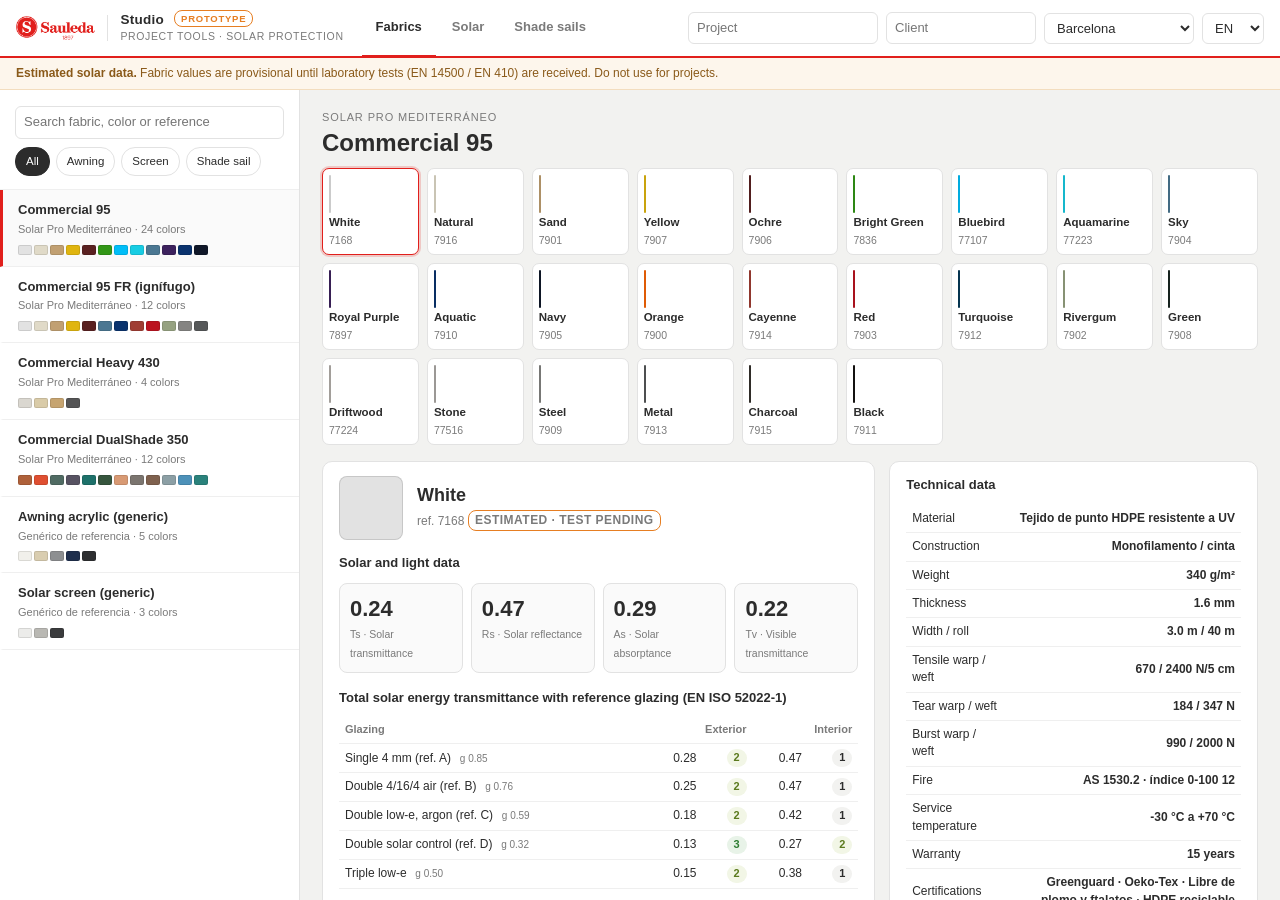
==== index.html @ aae3c50f "Sauleda Studio: fusión de Solar Studio y Shade Studio Shell común con rutas (#/tejidos, #/solar, #/v" ====
<!doctype html>
<html lang="es">
<head>
<meta charset="utf-8">
<meta name="viewport" content="width=device-width, initial-scale=1">
<title>Sauleda Studio</title>
<link rel="icon" href="assets/logo-s.png">
<link rel="stylesheet" href="css/base.css">
<link rel="stylesheet" href="css/tejidos.css">
<link rel="stylesheet" href="css/solar.css">
<link rel="stylesheet" href="css/velas.css">
<script type="importmap">
{ "imports": {
  "three": "https://cdn.jsdelivr.net/npm/three@0.169.0/build/three.module.js",
  "three/addons/": "https://cdn.jsdelivr.net/npm/three@0.169.0/examples/jsm/"
} }
</script>
</head>
<body>
<header class="shell">
  <a class="brand" href="#/tejidos">
    <img src="assets/logo-sauleda.png" alt="Sauleda">
    <span class="sep"></span>
    <span class="app"><b>Studio <em class="badge" data-i18n="badge">prototipo</em></b><span data-i18n="tagline"></span></span>
  </a>
  <nav class="modnav">
    <a href="#/tejidos" data-route="tejidos" data-i18n="nav.tejidos">Tejidos</a>
    <a href="#/solar" data-route="solar" data-i18n="nav.solar">Solar</a>
    <a href="#/velas" data-route="velas" data-i18n="nav.velas">Velas</a>
  </nav>
  <div class="projbar">
    <input id="proj-name" data-i18n-ph="ph.project">
    <input id="proj-client" data-i18n-ph="ph.client">
    <select id="proj-city" data-i18n-title="title.city"></select>
    <select id="lang" aria-label="Idioma / Language"><option value="es">ES</option><option value="en">EN</option></select>
  </div>
</header>
<div id="est-banner" class="banner" hidden><b data-i18n="banner.title"></b> <span data-i18n="banner.text"></span></div>

<div class="views">
<section class="view v-tejidos" data-view="tejidos">
  <aside class="side">
    <section>
      <input id="c-search" type="search" data-i18n-ph="c.search">
      <div class="row" id="c-uses">
        <button class="chip on" data-use="" data-i18n="c.all"></button>
        <button class="chip" data-use="toldo" data-i18n="c.use.toldo"></button>
        <button class="chip" data-use="screen" data-i18n="c.use.screen"></button>
        <button class="chip" data-use="velas" data-i18n="c.use.velas"></button>
      </div>
    </section>
    <nav id="c-families" class="famlist"></nav>
  </aside>
  <section class="c-main">
    <div id="c-ficha"></div>
    <div class="panel" id="c-compare"></div>
  </section>
</section>

<section class="view v-solar" data-view="solar">
  <aside class="side">
    <section>
      <h3 data-i18n="s.sec1">1 · Orientación</h3>
      <p class="hint" id="s-city"></p>
      <div class="grid2">
        <label><span data-i18n="s.orient">Orientación de la ventana</span><select id="orient"></select></label>
        <label><span data-i18n="s.az">Acimut (°, N = 0)</span><input id="wallAz" type="number" min="0" max="359" step="1"></label>
      </div>
    </section>
    <section>
      <h3 data-i18n="s.sec2">2 · Ventana y vidrio</h3>
      <div class="grid3">
        <label><span data-i18n="s.winW">Ancho (m)</span><input id="winW" type="number" step="0.1" min="0.3" value="3"></label>
        <label><span data-i18n="s.winH">Alto (m)</span><input id="winH" type="number" step="0.1" min="0.3" value="2.2"></label>
        <label><span data-i18n="s.frame">Marco (%)</span><input id="frame" type="number" step="1" min="0" max="60" value="15"></label>
      </div>
      <label><span data-i18n="s.glass">Vidrio</span><select id="glass"></select></label>
      <div class="grid3">
        <label>g<input id="g" type="number" step="0.01" min="0.1" max="0.9"></label>
        <label>U (W/m²K)<input id="U" type="number" step="0.1" min="0.5" max="6"></label>
        <label>Tv<input id="TvG" type="number" step="0.01" min="0" max="1"></label>
      </div>
    </section>
    <section>
      <h3 data-i18n="s.sec3">3 · Sala</h3>
      <div class="grid2">
        <label><span data-i18n="s.use">Uso</span><select id="use"></select></label>
        <label><span data-i18n="s.inertia">Inercia</span><select id="inertia"></select></label>
        <label><span data-i18n="s.Af">Superficie (m²)</span><input id="Af" type="number" step="1" min="4" value="25"></label>
        <label><span data-i18n="s.height">Altura libre (m)</span><input id="height" type="number" step="0.1" min="2" value="2.8"></label>
        <label><span data-i18n="s.facadeW">Ancho de fachada (m)</span><input id="facadeW" type="number" step="0.1" min="1" value="5"></label>
        <label><span data-i18n="s.Uwall">U muro (W/m²K)</span><input id="Uwall" type="number" step="0.05" min="0.1" value="0.5"></label>
        <label><span data-i18n="s.ach">Ventilación (ren/h)</span><input id="ach" type="number" step="0.1" min="0.1" value="0.6"></label>
      </div>
      <p class="hint" data-i18n="s.roomNote"></p>
    </section>
    <section>
      <h3 data-i18n="s.sec4">4 · Protección solar</h3>
      <label><span data-i18n="s.type">Tipo</span><select id="type"></select></label>
      <div id="awning" class="grid3">
        <label><span data-i18n="s.L">Salida (m)</span><input id="L" type="number" step="0.1" min="0.3" value="1.5"></label>
        <label><span data-i18n="s.beta">Inclinación (°)</span><input id="beta" type="number" step="1" min="0" max="85" value="25"></label>
        <label data-i18n-title="s.aTitle"><span data-i18n="s.a">Enganche (m)</span><input id="a" type="number" step="0.05" min="0" value="0.2"></label>
      </div>
      <div class="grid2">
        <label><span data-i18n="s.control">Maniobra</span>
          <select id="control">
            <option value="auto" data-i18n="s.ctl.auto"></option>
            <option value="verano" data-i18n="s.ctl.verano"></option>
            <option value="siempre" data-i18n="s.ctl.siempre"></option>
          </select>
        </label>
        <label id="thr-wrap"><span data-i18n="s.thr">Umbral sensor (W/m²)</span><input id="threshold" type="number" step="10" min="0" value="150"></label>
      </div>
    </section>
    <section>
      <h3 data-i18n="s.sec5">5 · Tejidos a comparar</h3>
      <div class="fab" data-opt="A">
        <div class="fab-head"><span class="sw" id="swA"></span><b data-i18n="s.optA">Opción A</b><span class="est" id="estA" data-i18n="est" hidden></span></div>
        <select id="fabA"></select>
        <div class="grid3">
          <label>Ts<input id="TsA" type="number" step="0.01" min="0" max="1"></label>
          <label>Rs<input id="RsA" type="number" step="0.01" min="0" max="1"></label>
          <label>Tv<input id="TvA" type="number" step="0.01" min="0" max="1"></label>
        </div>
      </div>
      <div class="fab" data-opt="B">
        <div class="fab-head"><span class="sw" id="swB"></span><b data-i18n="s.optB">Opción B</b><span class="est" id="estB" data-i18n="est" hidden></span></div>
        <select id="fabB"></select>
        <div class="grid3">
          <label>Ts<input id="TsB" type="number" step="0.01" min="0" max="1"></label>
          <label>Rs<input id="RsB" type="number" step="0.01" min="0" max="1"></label>
          <label>Tv<input id="TvB" type="number" step="0.01" min="0" max="1"></label>
        </div>
      </div>
    </section>
    <section>
      <h3 data-i18n="s.sec6">6 · Energía</h3>
      <div class="grid3">
        <label><span data-i18n="s.price">€/kWh</span><input id="price" type="number" step="0.01" min="0" value="0.20"></label>
        <label><span data-i18n="s.seer">SEER frío</span><input id="seer" type="number" step="0.1" min="1" value="3.5"></label>
        <label><span data-i18n="s.cop">COP calor</span><input id="cop" type="number" step="0.1" min="0.8" value="3.0"></label>
      </div>
    </section>
  </aside>

  <section class="results">
    <div class="print-head">
      <img src="assets/logo-sauleda.png" alt="Sauleda">
      <div><b id="ph-name"></b><span id="ph-meta"></span></div>
    </div>
    <div class="res-top">
      <div id="status" class="status"></div>
      <button id="btn-print" class="primary" data-i18n="s.print">Informe PDF</button>
    </div>
    <p id="headline" class="headline"></p>
    <div id="cards" class="cards"></div>
    <div class="panel">
      <h4><span data-i18n="s.monthTitle"></span> <small data-i18n="s.monthUnit"></small></h4>
      <div id="chart-month" class="chart"></div>
    </div>
    <div class="panel">
      <h4><span data-i18n="s.dayTitle"></span> <small id="hotday-label"></small></h4>
      <div id="chart-day" class="chart"></div>
    </div>
    <div class="panel method">
      <h4 data-i18n="s.method"></h4>
      <ul>
        <li data-i18n="s.m1"></li><li data-i18n="s.m2"></li><li data-i18n="s.m3"></li><li data-i18n="s.m4"></li>
      </ul>
      <p class="hint" data-i18n="s.disclaimer"></p>
    </div>
  </section>
</section>

<section class="view v-velas" data-view="velas">
  <!-- ============ PANEL DE ENTRADA ============ -->
  <aside class="side left">
    <section class="vtools">
      <button id="btn-calc" class="primary">Calcular vela</button>
      <button id="btn-save">Guardar</button>
      <label class="file">Abrir<input id="file-open" type="file" accept=".json" hidden></label>
    </section>
    <section>
      <h3>1 · Obra</h3>
      <div class="grid2">
        <label>Puntos de anclaje
          <select id="npoints">
            <option>3</option><option selected>4</option><option>5</option>
            <option>6</option><option>7</option><option>8</option>
          </select>
        </label>
        <label>Unidades
          <select id="units"><option value="mm" selected>mm</option><option value="cm">cm</option><option value="in">pulgadas</option></select>
        </label>
      </div>
      <label>Las medidas tomadas son
        <select id="mode">
          <option value="plan">proyección en planta (suelo)</option>
          <option value="slope" selected>distancia real entre anclajes (3D)</option>
        </select>
      </label>
      <div id="dims" class="dims"></div>
      <p class="hint" id="dims-hint"></p>
    </section>

    <section>
      <h3>2 · Alturas y forma</h3>
      <div id="heights" class="dims"></div>
      <div class="row">
        <button id="wiz-hypar" class="chip">Torsión hypar</button>
        <button id="wiz-slope" class="chip">Pendiente 20 %</button>
        <button id="wiz-flat" class="chip">Igualar</button>
      </div>
    </section>

    <section>
      <h3>3 · Tejido</h3>
      <label>Material <select id="fabric"></select></label>
      <div class="grid2">
        <label>Ancho de rollo (mm) <input id="rollw" type="number" step="10"></label>
        <label>Pretensión
          <select id="pretension"><option value="low">baja</option><option value="std" selected>estándar</option><option value="high">alta</option></select>
        </label>
      </div>
      <p class="hint" id="fabric-hint"></p>
    </section>

    <section>
      <h3>4 · Confección</h3>
      <div class="grid2">
        <label>Dobladillo perimetral (mm) <input id="hem" type="number" value="50" step="5"></label>
        <label>Margen de costura (mm) <input id="seam" type="number" value="20" step="5"></label>
      </div>
      <div class="grid2">
        <label>Compensación urdimbre (%) <input id="warp-pct" type="number" step="0.05"></label>
        <label>Compensación trama (%) <input id="weft-pct" type="number" step="0.05"></label>
      </div>
      <p class="hint" id="comp-hint"></p>
      <label>Estrategia de costuras
        <select id="layout">
          <option value="optimo" selected>Óptima (mínimo consumo)</option>
          <option value="auto">Perpendicular al lado mayor</option>
          <option value="cross">Paralela al lado AB (corte transversal)</option>
          <option value="longest">Perpendicular al lado más largo</option>
          <option value="hypar">Siguiendo la torsión hypar</option>
          <option value="manual">Ángulo manual…</option>
        </select>
      </label>
      <label id="angle-wrap" hidden>Ángulo de costura (°) <input id="seam-angle" type="number" value="0" step="5"></label>
      <label>Curvatura de borde (%) <input id="curve" type="number" value="8" step="0.5" min="0" max="25"></label>
      <div id="curves" class="dims small"></div>
      <label>Deducción de herrajes en esquina (mm) <input id="hardware" type="number" value="250" step="10"></label>
      <div id="hardwares" class="dims small"></div>
    </section>

    <section>
      <h3>5 · Viento (orientativo)</h3>
      <div class="grid2">
        <label>Velocidad <input id="wind-v" type="number" value="100" step="5"></label>
        <label>Unidad <select id="wind-u"><option value="kmh" selected>km/h</option><option value="ms">m/s</option><option value="mph">mph</option></select></label>
      </div>
      <label>Altura media de instalación (m) <input id="wind-h" type="number" value="2.5" step="0.1"></label>
    </section>
  </aside>

  <!-- ============ ZONA CENTRAL ============ -->
  <section class="stage">
    <nav class="tabs">
      <button data-tab="v3d" class="active">Vista 3D</button>
      <button data-tab="plan">Planta</button>
      <button data-tab="cut">Plano de corte</button>
      <button data-tab="report">Informe</button>
    </nav>

    <div class="panes">
      <div class="pane active" id="pane-v3d">
        <div id="viewer"></div>
        <div class="overlay-controls">
          <label class="ov">Color <span id="color-dot" class="swatch"></span><select id="sail-color"></select></label>
          <label class="ov">Postes <select id="pole-color">
            <option value="#8d949c">galvanizado</option><option value="#1b1d20">negro</option>
            <option value="#e8e8e8">blanco</option><option value="#5a5f66">antracita</option></select></label>
          <label class="ov">Costuras <input id="show-seams" type="checkbox" checked></label>
          <label class="ov">Sombra <input id="show-shadow" type="checkbox" checked></label>
          <span class="sep"></span>
          <label class="ov file" style="padding:4px 9px">📷 Foto del cliente<input id="bg-photo" type="file" accept="image/*" hidden></label>
          <button id="clear-photo" class="ov" style="padding:4px 9px">Quitar</button>
          <label class="ov" id="fov-wrap">Perspectiva <input id="fov" type="range" min="18" max="75" value="40"><span id="fov-lbl">40°</span></label>
          <button id="snap" class="ov" style="padding:4px 9px">⤓ Guardar montaje</button>
        </div>
        <div id="photo-tip" class="photo-tip" hidden>
          <span><b>Encaja la vela en la foto:</b> arrastra para girar · botón derecho para desplazar ·
          rueda para acercar · mueve <i>Perspectiva</i> hasta que los postes se apoyen en el suelo de la imagen.</span>
          <button id="photo-tip-close">Entendido</button>
        </div>
        <div class="sun-bar">
          <label>Lat <input id="lat" type="number" value="41.39" step="0.01"></label>
          <label>Lon <input id="lon" type="number" value="2.16" step="0.01"></label>
          <label>Fecha <input id="sun-date" type="date"></label>
          <label>Hora <input id="sun-time" type="range" min="0" max="1439" value="780"><span id="sun-time-lbl">13:00</span></label>
          <label>Norte <input id="north" type="range" min="0" max="359" value="0"><span id="north-lbl">0°</span></label>
          <button id="sun-play" class="chip">▶ Día</button>
          <span id="sun-info" class="hint"></span>
        </div>
      </div>
      <div class="pane" id="pane-plan"><canvas id="c-plan"></canvas></div>
      <div class="pane" id="pane-cut">
        <canvas id="c-cut"></canvas>
        <div class="overlay-controls"><span id="cut-info" class="hint"></span></div>
      </div>
      <div class="pane" id="pane-report"><div id="report" class="report"></div></div>
    </div>
  </section>

  <!-- ============ RESULTADOS ============ -->
  <aside class="side right">
    <section>
      <h3>Resultados</h3>
      <div id="kpis" class="kpis"></div>
      <div id="alerts"></div>
    </section>
    <section>
      <h3>Bordes de tela</h3>
      <div id="edges-table"></div>
    </section>
    <section>
      <h3>Paños</h3>
      <div id="panels-table"></div>
    </section>
    <section>
      <h3>Exportar</h3>
      <div class="exports">
        <button id="x-dxf-cut">DXF plano de corte</button>
        <button id="x-dxf-plan">DXF planta técnica</button>
        <button id="x-csv">CSV de fabricación</button>
        <button id="x-print">Propuesta imprimible</button>
      </div>
      <p class="hint">Los DXF salen en milímetros, por capas (CORTE, COSTURA, MARCAS, ROLLO).</p>
    </section>
  </aside>
  <div id="busy" class="busy" hidden><div class="spin"></div><span>Calculando membrana y patrones…</span></div>
</section>
</div>

<div id="boot" class="boot">Sauleda Studio…</div>
<script type="module" src="js/app.js"></script>
</body>
</html>
---- css/base.css ----
/* base.css — marca, cabecera común, controles y maquetación de las vistas. */
:root{
  --red:#E11F1C; --red-dark:#B8110F; --ink:#2C2C2C; --muted:#7A7A7A;
  --bg:#F2F2F0; --panel:#FFFFFF; --line:#E2E2E2; --line2:#EFEFEF;
  --stage:#23262b; --ok:#2E7D32; --warn:#E67E22; --bad:#C8102E; --navy:#1F3A5F; --base:#9AA0A6;
  --r:10px;
  --font:"Helvetica Neue",-apple-system,BlinkMacSystemFont,"Segoe UI",Calibri,Arial,sans-serif;
  --display:"Arial Black","Helvetica Neue",Impact,var(--font);
}
*{box-sizing:border-box}
html,body{height:100%;margin:0}
body{background:var(--bg); color:var(--ink); font:13px/1.45 var(--font); display:flex; flex-direction:column; height:100vh; overflow:hidden}
[hidden]{display:none!important}

/* ---------------------------------- cabecera ---------------------------------- */
header.shell{
  display:flex; align-items:center; gap:18px; padding:0 16px; min-height:58px; flex:none;
  background:#fff; border-bottom:2px solid var(--red); z-index:5;
}
.brand{display:flex; align-items:center; gap:12px; min-width:0; color:inherit; text-decoration:none}
.brand img{height:30px; width:auto; display:block}
.brand .sep{width:1px; height:26px; background:var(--line)}
.brand .app{line-height:1.15; white-space:nowrap}
.brand .app b{display:block; font:600 13.5px/1.2 var(--font); letter-spacing:.02em}
.brand .app span{color:var(--muted); font-size:10.5px; letter-spacing:.06em; text-transform:uppercase}
.badge{font:600 9.5px/1 var(--font); font-style:normal; letter-spacing:.08em; text-transform:uppercase; color:var(--warn); border:1px solid var(--warn); border-radius:8px; padding:2px 6px; margin-left:6px; vertical-align:2px}
.modnav{display:flex; gap:2px; align-self:stretch}
.modnav a{display:flex; align-items:center; padding:0 14px; color:var(--muted); text-decoration:none; font-weight:600; border-bottom:3px solid transparent; margin-bottom:-2px}
.modnav a:hover{color:var(--ink)}
.modnav a.on{color:var(--ink); border-bottom-color:var(--red)}
.projbar{display:flex; gap:8px; align-items:center; margin-left:auto; min-width:0}
.projbar input,.projbar select{margin:0}
#proj-name{width:190px} #proj-client{width:150px} #proj-city{width:150px} #lang{width:62px}

.banner{flex:none; padding:7px 16px; font-size:12px; background:#FDF6EC; color:#8a5a1a; border-bottom:1px solid #F3DDBE}
.banner.err{background:#FCEEEE; color:#8c1119; border-color:#F2C9CC}
.boot{position:fixed; inset:0; display:grid; place-content:center; background:var(--bg); color:var(--muted); z-index:20}

/* ---------------------------------- controles --------------------------------- */
button,.btn{font:inherit; cursor:pointer; border-radius:7px; border:1px solid var(--line); background:#fff; color:var(--ink); padding:7px 12px; white-space:nowrap; text-decoration:none; display:inline-block}
button:hover,.btn:hover{border-color:#c9c9c9; background:#fafafa}
button.primary,.btn.primary{background:var(--red); border-color:var(--red); color:#fff; font-weight:600}
button.primary:hover,.btn.primary:hover{background:var(--red-dark); border-color:var(--red-dark)}
label{display:block; margin-bottom:9px; color:var(--muted); font-size:11.5px}
label.file{display:inline-block; padding:7px 12px; border:1px solid var(--line); border-radius:7px; cursor:pointer; background:#fff; color:var(--ink); margin:0}
input,select{
  width:100%; margin-top:3px; padding:6px 8px; border-radius:6px; border:1px solid var(--line);
  background:#fff; color:var(--ink); font:inherit;
}
input:focus,select:focus{outline:none; border-color:var(--red); box-shadow:0 0 0 3px rgba(225,31,28,.10)}
input[type=range]{padding:0; border:0; accent-color:var(--red)}
input[type=checkbox]{width:auto; margin:0 0 0 4px; vertical-align:middle; accent-color:var(--red)}
h3{margin:0 0 10px; font:700 10.5px/1 var(--font); letter-spacing:.16em; text-transform:uppercase; color:var(--red)}
.grid2{display:grid; grid-template-columns:1fr 1fr; gap:0 10px}
.grid3{display:grid; grid-template-columns:repeat(3,1fr); gap:0 8px}
.row{display:flex; gap:6px; flex-wrap:wrap; margin-top:8px}
.chip{padding:5px 10px; font-size:11.5px; border-radius:14px}
.chip:hover{border-color:var(--red); color:var(--red)}
.chip.on{background:var(--ink); border-color:var(--ink); color:#fff}
.hint{color:var(--muted); font-size:11px; margin:6px 0 0}
.hint.prov{color:var(--warn)}
.est{display:inline-block; font-size:10px; font-weight:600; letter-spacing:.04em; text-transform:uppercase; color:var(--warn); border:1px solid var(--warn); border-radius:8px; padding:1px 6px; vertical-align:1px}
.lab{display:inline-block; font-size:10.5px; color:var(--ok); border:1px solid var(--ok); border-radius:8px; padding:1px 6px}
.panel{background:#fff; border:1px solid var(--line); border-radius:var(--r); padding:14px 16px; margin-bottom:14px}
.panel h4{margin:0 0 10px; font-size:13px}
.panel h4 small{color:var(--muted); font-weight:400; margin-left:6px}
.side{background:var(--panel); border-right:1px solid var(--line); overflow-y:auto}
.side section{padding:13px 15px; border-bottom:1px solid var(--line2)}

/* ------------------------------------ vistas ---------------------------------- */
.views{flex:1; min-height:0; position:relative}
.view{display:none; height:100%}

@media (max-width:1080px){
  body{height:auto; min-height:100vh; overflow:auto}
  .views{flex:none}
  .view{height:auto}
  header.shell{flex-wrap:wrap; padding:8px 12px; gap:8px 14px}
  .modnav{order:3; width:100%; align-self:auto}
  .modnav a{padding:8px 12px}
  .projbar{margin-left:0; flex-wrap:wrap; width:100%}
  #proj-name,#proj-client{flex:1 1 140px; width:auto; min-width:0}
}
@media (max-width:560px){ .brand .app > span{display:none} }

@media print{
  @page{size:A4; margin:12mm}
  body{display:block; height:auto; overflow:visible; background:#fff}
  header.shell,.banner,.side,.view:not(.active){display:none!important}
  .views,.view{height:auto!important; overflow:visible!important}
}
---- css/tejidos.css ----
/* tejidos.css — módulo Tejidos: catálogo, ficha y comparador (todo bajo .v-tejidos). */
.v-tejidos.active{display:grid; grid-template-columns:300px minmax(0,1fr)}
.v-tejidos .famlist a{display:block; padding:11px 15px; border-bottom:1px solid var(--line2); cursor:pointer; color:inherit; text-decoration:none; border-left:3px solid transparent}
.v-tejidos .famlist a:hover{background:#FAFAFA}
.v-tejidos .famlist a.on{border-left-color:var(--red); background:#FAFAFA}
.v-tejidos .famlist b{display:block}
.v-tejidos .famlist span{color:var(--muted); font-size:11px}
.v-tejidos .strip{display:flex; gap:2px; margin-top:6px}
.v-tejidos .strip em{width:14px; height:10px; border-radius:2px; border:1px solid rgba(0,0,0,.1)}

.v-tejidos .c-main{padding:18px 22px 40px; overflow-y:auto; min-width:0}
.v-tejidos .fhead .range{color:var(--muted); font-size:11px; text-transform:uppercase; letter-spacing:.08em}
.v-tejidos .fhead h2{margin:2px 0 10px; font:700 24px/1.2 var(--font)}
.v-tejidos .swatches{display:grid; grid-template-columns:repeat(auto-fill,minmax(92px,1fr)); gap:8px; margin-bottom:16px}
.v-tejidos .swatches button{padding:6px; text-align:left; display:flex; flex-direction:column; gap:3px; white-space:normal}
.v-tejidos .swatches button.on{border-color:var(--red); box-shadow:0 0 0 2px rgba(225,31,28,.2)}
.v-tejidos .swatches i{display:block; height:38px; border-radius:5px; border:1px solid rgba(0,0,0,.1)}
.v-tejidos .swatches span{font-size:11.5px; font-weight:600; line-height:1.2}
.v-tejidos .swatches small{color:var(--muted); font-size:10.5px}

.v-tejidos .fgrid{display:grid; grid-template-columns:minmax(0,1.5fr) minmax(0,1fr); gap:14px; align-items:start}
.v-tejidos .chead{display:flex; gap:14px; align-items:center; margin-bottom:14px}
.v-tejidos .chead i.big{width:64px; height:64px; border-radius:8px; border:1px solid rgba(0,0,0,.12); flex:none}
.v-tejidos .chead h3{margin:0 0 3px; font:700 18px/1.2 var(--font); letter-spacing:0; text-transform:none; color:var(--ink)}
.v-tejidos .chead span{color:var(--muted); font-size:12px}
.v-tejidos .solar4{display:grid; grid-template-columns:repeat(4,1fr); gap:8px; margin-bottom:16px}
.v-tejidos .solar4 div{background:#FAFAFA; border:1px solid var(--line); border-radius:8px; padding:9px 10px}
.v-tejidos .solar4 b{display:block; font-size:22px; font-variant-numeric:tabular-nums}
.v-tejidos .solar4 span{color:var(--muted); font-size:10.5px}
.v-tejidos table{width:100%; border-collapse:collapse; font-size:12px}
.v-tejidos td,.v-tejidos th{padding:5px 6px; border-bottom:1px solid var(--line2); text-align:right; font-variant-numeric:tabular-nums}
.v-tejidos td:first-child,.v-tejidos th:first-child{text-align:left}
.v-tejidos th{font-size:11px; color:var(--muted); font-weight:600}
.v-tejidos td small{color:var(--muted); margin-left:6px}
.v-tejidos table.kv td:last-child{font-weight:600}
.v-tejidos .cl{display:inline-block; min-width:20px; text-align:center; border-radius:9px; font-size:11px; font-weight:700; padding:1px 6px; background:var(--bg)}
.v-tejidos .cl.c3,.v-tejidos .cl.c4{background:#E8F3E8; color:var(--ok)}
.v-tejidos .cl.c2{background:#F2F6E6; color:#5B7A1E}
.v-tejidos .actions{display:flex; gap:8px; flex-wrap:wrap; margin-top:16px}

.v-tejidos .cmp-head{display:flex; justify-content:space-between; align-items:center; gap:10px; flex-wrap:wrap; margin-bottom:8px}
.v-tejidos .cmp-head h4{margin:0}
.v-tejidos .cmp-head div{display:flex; gap:6px}
.v-tejidos .cmp-scroll{overflow-x:auto}
.v-tejidos table.cmp th{text-align:right; color:var(--ink); font-size:12px; white-space:nowrap}
.v-tejidos table.cmp th i{display:inline-block; width:12px; height:12px; border-radius:3px; border:1px solid rgba(0,0,0,.15); margin-right:6px; vertical-align:-1px}
.v-tejidos table.cmp .x{padding:0 6px; margin-left:4px; font-size:12px; line-height:18px}

@media (max-width:1080px){
  .v-tejidos.active{display:block}
  .v-tejidos .side{border-right:0; border-bottom:1px solid var(--line); max-height:none}
  .v-tejidos .famlist{display:grid; grid-template-columns:repeat(auto-fill,minmax(220px,1fr))}
  .v-tejidos .c-main{padding:16px; overflow:visible}
  .v-tejidos .fgrid{grid-template-columns:1fr}
}
@media (max-width:560px){ .v-tejidos .solar4{grid-template-columns:repeat(2,1fr)} }
@media print{
  .v-tejidos.active{display:block}
  .v-tejidos .c-main{padding:0}
  .v-tejidos .actions,.v-tejidos .cmp-head button,.v-tejidos .x{display:none}
  .v-tejidos .panel{break-inside:avoid}
}
---- css/solar.css ----
/* solar.css — módulo Solar (todo bajo .v-solar). */
.v-solar.active{display:grid; grid-template-columns:330px minmax(0,1fr)}
.v-solar .results{padding:18px 22px 40px; min-width:0; overflow-y:auto}
.v-solar .fab{border:1px solid var(--line2); border-radius:8px; padding:9px 10px 0; margin-bottom:9px}
.v-solar .fab > select{margin:0 0 8px}
.v-solar .fab-head{display:flex; align-items:center; gap:8px; margin-bottom:6px}
.v-solar .fab-head .est{margin-left:auto}
.v-solar .sw{width:16px; height:16px; border-radius:4px; border:1px solid rgba(0,0,0,.15); flex:none; display:inline-block}
.v-solar .fab[data-opt=A] .fab-head b{color:var(--red)}
.v-solar .fab[data-opt=B] .fab-head b{color:var(--navy)}

.v-solar .res-top{display:flex; align-items:center; gap:12px; margin-bottom:6px}
.v-solar .status{color:var(--muted); font-size:12px; flex:1}
.v-solar .status.err{color:var(--red)}
.v-solar .headline{font-size:17px; line-height:1.45; margin:0 0 16px; max-width:900px}
.v-solar .headline b{color:var(--red)}
.v-solar .cards{display:grid; grid-template-columns:repeat(3,minmax(0,1fr)); gap:12px; margin-bottom:14px}
.v-solar .card{background:#fff; border:1px solid var(--line); border-radius:var(--r); padding:14px 15px; border-top:4px solid var(--base)}
.v-solar .card.A{border-top-color:var(--red)} .v-solar .card.B{border-top-color:var(--navy)}
.v-solar .card .ttl{display:flex; align-items:center; gap:8px; font-weight:600; margin-bottom:2px}
.v-solar .card .sub{color:var(--muted); font-size:11px; margin-bottom:10px; min-height:16px}
.v-solar .card .big{display:flex; gap:16px; margin-bottom:10px}
.v-solar .card .big div{line-height:1.1}
.v-solar .card .big b{display:block; font-size:24px; font-weight:700}
.v-solar .card .big span{color:var(--muted); font-size:10.5px; text-transform:uppercase; letter-spacing:.05em}
.v-solar .card table{width:100%; border-collapse:collapse; font-size:12px}
.v-solar .card td{padding:4px 0; border-top:1px solid var(--line2)}
.v-solar .card td:last-child{text-align:right; font-variant-numeric:tabular-nums; font-weight:600}
.v-solar .card .save{color:var(--ok); font-weight:600}
.v-solar .card .warn{color:var(--warn); font-size:11px; margin-top:8px}
.v-solar .cls{display:inline-block; padding:2px 7px; border-radius:10px; background:var(--bg); font-size:11px; margin-bottom:8px}
.v-solar .chart svg{width:100%; height:auto; display:block}
.v-solar .chart text{font:11px var(--font); fill:var(--muted)}
.v-solar .legend{display:flex; gap:14px; flex-wrap:wrap; font-size:11.5px; color:var(--muted); margin-top:6px}
.v-solar .legend i{display:inline-block; width:12px; height:3px; vertical-align:middle; margin-right:5px}
.v-solar .method ul{margin:0; padding-left:18px} .v-solar .method li{margin-bottom:4px}
.v-solar .print-head{display:none}

@media (max-width:1300px){ .v-solar .cards{grid-template-columns:1fr} }
@media (max-width:1080px){
  .v-solar.active{display:block}
  .v-solar .side{border-right:0; border-bottom:1px solid var(--line)}
  .v-solar .results{padding:16px; overflow:visible}
}
@media print{
  .v-solar.active{display:block}
  .v-solar #btn-print,.v-solar .status{display:none}
  .v-solar .results{padding:0}
  .v-solar .print-head{display:flex; align-items:center; gap:14px; border-bottom:2px solid var(--red); padding-bottom:8px; margin-bottom:14px}
  .v-solar .print-head img{height:28px}
  .v-solar .print-head b{display:block; font-size:15px}
  .v-solar .print-head span{color:var(--muted); font-size:11px}
  .v-solar .cards{grid-template-columns:repeat(3,1fr)}
  .v-solar .card,.v-solar .panel{break-inside:avoid}
}
---- css/velas.css ----
/* velas.css — módulo Velas (antes Shade Studio), todo bajo .v-velas. */
.v-velas.active{display:grid; grid-template-columns:300px minmax(0,1fr) 328px}
.v-velas .side.right{border-right:0; border-left:1px solid var(--line)}
.v-velas .vtools{display:flex; gap:6px; flex-wrap:wrap; align-items:center}
.v-velas .dims{display:grid; grid-template-columns:repeat(2,1fr); gap:0 10px}
.v-velas .dims.small{grid-template-columns:repeat(4,1fr); gap:0 6px; margin-top:6px}
.v-velas .dims.small label{font-size:10.5px}

.v-velas .stage{display:flex; flex-direction:column; min-width:0; background:var(--bg)}
.v-velas .tabs{display:flex; gap:3px; padding:9px 12px 0}
.v-velas .tabs button{border:1px solid transparent; border-bottom:0; border-radius:7px 7px 0 0; background:transparent; color:var(--muted); padding:8px 15px}
.v-velas .tabs button:hover{color:var(--ink); background:#fff}
.v-velas .tabs button.active{background:#fff; color:var(--ink); border-color:var(--line); font-weight:600; box-shadow:inset 0 3px 0 var(--red)}
.v-velas .panes{flex:1; position:relative; min-height:0; background:#fff; border-top:1px solid var(--line)}
.v-velas .pane{position:absolute; inset:0; display:none}
.v-velas .pane.active{display:block}
.v-velas #viewer{position:absolute; inset:0; background:var(--stage)}
.v-velas canvas{display:block; width:100%; height:100%}

.v-velas .overlay-controls{
  position:absolute; top:12px; left:12px; display:flex; gap:7px; flex-wrap:wrap; align-items:center;
  background:rgba(255,255,255,.94); backdrop-filter:blur(8px); border:1px solid var(--line);
  border-radius:9px; padding:7px 9px; box-shadow:0 2px 10px rgba(0,0,0,.10);
}
.v-velas .ov{display:flex; align-items:center; gap:5px; margin:0; font-size:11px; color:var(--muted)}
.v-velas .ov select,.v-velas .ov input[type=range]{width:auto; margin:0; padding:3px 6px}
.v-velas .ov input[type=range]{width:96px}
.v-velas .photo-tip{
  position:absolute; top:64px; left:12px; right:12px; max-width:640px;
  background:rgba(255,255,255,.96); border:1px solid var(--line); border-left:3px solid var(--red);
  border-radius:9px; padding:9px 12px; font-size:11.5px; color:var(--ink);
  box-shadow:0 2px 10px rgba(0,0,0,.12); display:flex; gap:10px; align-items:center;
}
.v-velas .photo-tip button{padding:4px 10px; font-size:11px; margin-left:auto; white-space:nowrap}
.v-velas .sun-bar{
  position:absolute; left:12px; right:12px; bottom:12px; display:flex; gap:14px; align-items:center; flex-wrap:wrap;
  background:rgba(255,255,255,.94); backdrop-filter:blur(8px); border:1px solid var(--line);
  border-radius:9px; padding:8px 11px; box-shadow:0 2px 10px rgba(0,0,0,.10);
}
.v-velas .sun-bar label{display:flex; align-items:center; gap:6px; margin:0; font-size:11px}
.v-velas .sun-bar input[type=number]{width:74px; margin:0}
.v-velas .sun-bar input[type=date]{width:132px; margin:0}
.v-velas .sun-bar input[type=range]{width:140px}
.v-velas .swatch{width:13px; height:13px; border-radius:3px; border:1px solid rgba(0,0,0,.25); display:inline-block; vertical-align:-2px}

.v-velas .kpis{display:grid; grid-template-columns:1fr 1fr; gap:8px}
.v-velas .kpi{background:#FAFAFA; border:1px solid var(--line); border-radius:var(--r); padding:9px 11px}
.v-velas .kpi b{display:block; font:700 17px/1.2 var(--font); letter-spacing:-.2px}
.v-velas .kpi span{color:var(--muted); font-size:10px; text-transform:uppercase; letter-spacing:.08em}
.v-velas table{width:100%; border-collapse:collapse; font-size:11.5px}
.v-velas th,.v-velas td{padding:5px 6px; text-align:right; border-bottom:1px solid var(--line2)}
.v-velas th{color:#fff; background:var(--ink); font-weight:600; text-align:right}
.v-velas th:first-child,.v-velas td:first-child{text-align:left}
.v-velas tbody tr:nth-child(even){background:#FAFAFA}
.v-velas .alert{border-radius:7px; padding:8px 10px; margin-top:8px; font-size:11.5px; border-left:3px solid; background:#FAFAFA}
.v-velas .alert.warn{background:#FDF6EC; border-color:var(--warn); color:#8a5a1a}
.v-velas .alert.bad{background:#FCEEEE; border-color:var(--bad); color:#8c1119}
.v-velas .alert.ok{background:#F0F7F0; border-color:var(--ok); color:#25612a}
.v-velas .alert small{color:inherit; opacity:.8}
.v-velas .exports{display:grid; gap:6px}

.v-velas .report{padding:0; overflow-y:auto; height:100%; background:#fff}
.v-velas .sheet{max-width:900px; margin:0 auto; padding:30px 40px 60px}
.v-velas .rep-head{display:flex; align-items:flex-end; justify-content:space-between; border-bottom:3px solid var(--red); padding-bottom:12px; margin-bottom:18px}
.v-velas .rep-head img{height:38px}
.v-velas .rep-head .meta{text-align:right; color:var(--muted); font-size:11px; line-height:1.5}
.v-velas .report h1{font:700 26px/1.2 var(--display); margin:0 0 4px; color:var(--ink)}
.v-velas .report h2{font:700 12px/1 var(--display); letter-spacing:.12em; text-transform:uppercase; color:var(--red); margin:26px 0 8px}
.v-velas .report img.plate{width:100%; border:1px solid var(--line); border-radius:8px; margin-top:6px}
.v-velas .report ul{margin:6px 0 0 18px; padding:0}
.v-velas .report li{margin-bottom:4px; font-size:12px}
.v-velas .rep-foot{margin-top:26px; padding-top:12px; border-top:1px solid var(--line); color:var(--muted); font-size:10.5px}

.v-velas .busy{position:fixed; inset:0; display:grid; place-content:center; justify-items:center; gap:12px; background:rgba(255,255,255,.78); z-index:9}
.v-velas .spin{width:32px; height:32px; border:3px solid var(--line); border-top-color:var(--red); border-radius:50%; animation:sp 1s linear infinite}
@keyframes sp{to{transform:rotate(360deg)}}

@media (max-width:1320px){ .v-velas.active{grid-template-columns:262px minmax(0,1fr) 290px} }
@media (max-width:1080px){
  .v-velas.active{display:flex; flex-direction:column}
  .v-velas .stage{order:-1; height:62vh; min-height:380px}
  .v-velas .side{border:0; border-top:1px solid var(--line)}
  .v-velas .side.left,.v-velas .side.right{display:grid; grid-template-columns:1fr 1fr}
  .v-velas .side section{border-right:1px solid var(--line2)}
}
@media (max-width:680px){
  .v-velas .side.left,.v-velas .side.right{display:block}
  .v-velas .sun-bar{gap:8px} .v-velas .sun-bar input[type=range]{width:100px}
}
@media print{
  .v-velas.active{display:block}
  .v-velas .tabs,.v-velas .overlay-controls,.v-velas .photo-tip,.v-velas .sun-bar{display:none!important}
  .v-velas .panes{border:0}
  .v-velas .pane{position:static; display:none}
  .v-velas #pane-report{display:block!important}
  .v-velas .report{height:auto; overflow:visible}
  .v-velas .sheet{max-width:none; padding:0}
  .v-velas .report h2{color:var(--red)!important; -webkit-print-color-adjust:exact; print-color-adjust:exact}
  .v-velas .rep-head{-webkit-print-color-adjust:exact; print-color-adjust:exact}
  .v-velas th{background:var(--ink)!important; color:#fff!important; -webkit-print-color-adjust:exact; print-color-adjust:exact}
}
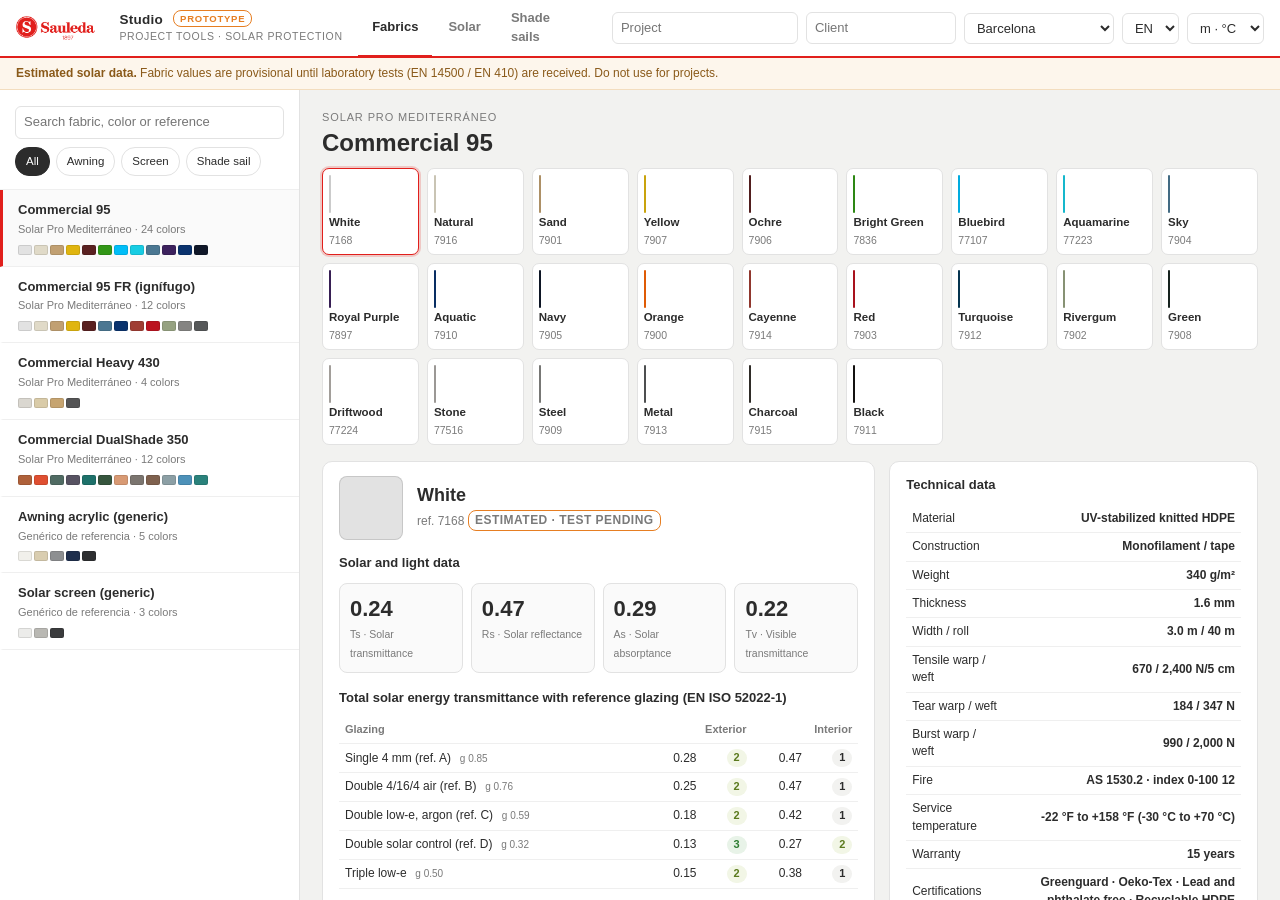
==== commit 67de5132: "Mercado EE. UU.: inglés completo, unidades imperiales, dólares y ciudades de EE. UU. Mercado por URL" ====
--- a/index.html
+++ b/index.html
@@ -33,6 +33,7 @@
     <input id="proj-client" data-i18n-ph="ph.client">
     <select id="proj-city" data-i18n-title="title.city"></select>
     <select id="lang" aria-label="Idioma / Language"><option value="es">ES</option><option value="en">EN</option></select>
+    <select id="unit-sys" aria-label="Unidades / Units"><option value="metric">m · °C</option><option value="imperial">ft · °F</option></select>
   </div>
 </header>
 <div id="est-banner" class="banner" hidden><b data-i18n="banner.title"></b> <span data-i18n="banner.text"></span></div>
@@ -70,14 +71,14 @@
     <section>
       <h3 data-i18n="s.sec2">2 · Ventana y vidrio</h3>
       <div class="grid3">
-        <label><span data-i18n="s.winW">Ancho (m)</span><input id="winW" type="number" step="0.1" min="0.3" value="3"></label>
-        <label><span data-i18n="s.winH">Alto (m)</span><input id="winH" type="number" step="0.1" min="0.3" value="2.2"></label>
+        <label><span data-i18n="s.winW"></span> <span data-unit="len"></span><input id="winW" type="number" step="0.1" min="0.3" value="3"></label>
+        <label><span data-i18n="s.winH"></span> <span data-unit="len"></span><input id="winH" type="number" step="0.1" min="0.3" value="2.2"></label>
         <label><span data-i18n="s.frame">Marco (%)</span><input id="frame" type="number" step="1" min="0" max="60" value="15"></label>
       </div>
       <label><span data-i18n="s.glass">Vidrio</span><select id="glass"></select></label>
       <div class="grid3">
         <label>g<input id="g" type="number" step="0.01" min="0.1" max="0.9"></label>
-        <label>U (W/m²K)<input id="U" type="number" step="0.1" min="0.5" max="6"></label>
+        <label>U <span data-unit="U"></span><input id="U" type="number" step="0.1" min="0.5" max="6"></label>
         <label>Tv<input id="TvG" type="number" step="0.01" min="0" max="1"></label>
       </div>
     </section>
@@ -86,10 +87,10 @@
       <div class="grid2">
         <label><span data-i18n="s.use">Uso</span><select id="use"></select></label>
         <label><span data-i18n="s.inertia">Inercia</span><select id="inertia"></select></label>
-        <label><span data-i18n="s.Af">Superficie (m²)</span><input id="Af" type="number" step="1" min="4" value="25"></label>
-        <label><span data-i18n="s.height">Altura libre (m)</span><input id="height" type="number" step="0.1" min="2" value="2.8"></label>
-        <label><span data-i18n="s.facadeW">Ancho de fachada (m)</span><input id="facadeW" type="number" step="0.1" min="1" value="5"></label>
-        <label><span data-i18n="s.Uwall">U muro (W/m²K)</span><input id="Uwall" type="number" step="0.05" min="0.1" value="0.5"></label>
+        <label><span data-i18n="s.Af"></span> <span data-unit="area"></span><input id="Af" type="number" step="1" min="4" value="25"></label>
+        <label><span data-i18n="s.height"></span> <span data-unit="len"></span><input id="height" type="number" step="0.1" min="2" value="2.8"></label>
+        <label><span data-i18n="s.facadeW"></span> <span data-unit="len"></span><input id="facadeW" type="number" step="0.1" min="1" value="5"></label>
+        <label><span data-i18n="s.Uwall"></span> <span data-unit="U"></span><input id="Uwall" type="number" step="0.05" min="0.1" value="0.5"></label>
         <label><span data-i18n="s.ach">Ventilación (ren/h)</span><input id="ach" type="number" step="0.1" min="0.1" value="0.6"></label>
       </div>
       <p class="hint" data-i18n="s.roomNote"></p>
@@ -98,9 +99,9 @@
       <h3 data-i18n="s.sec4">4 · Protección solar</h3>
       <label><span data-i18n="s.type">Tipo</span><select id="type"></select></label>
       <div id="awning" class="grid3">
-        <label><span data-i18n="s.L">Salida (m)</span><input id="L" type="number" step="0.1" min="0.3" value="1.5"></label>
+        <label><span data-i18n="s.L"></span> <span data-unit="len"></span><input id="L" type="number" step="0.1" min="0.3" value="1.5"></label>
         <label><span data-i18n="s.beta">Inclinación (°)</span><input id="beta" type="number" step="1" min="0" max="85" value="25"></label>
-        <label data-i18n-title="s.aTitle"><span data-i18n="s.a">Enganche (m)</span><input id="a" type="number" step="0.05" min="0" value="0.2"></label>
+        <label data-i18n-title="s.aTitle"><span data-i18n="s.a"></span> <span data-unit="len"></span><input id="a" type="number" step="0.05" min="0" value="0.2"></label>
       </div>
       <div class="grid2">
         <label><span data-i18n="s.control">Maniobra</span>
@@ -110,7 +111,7 @@
             <option value="siempre" data-i18n="s.ctl.siempre"></option>
           </select>
         </label>
-        <label id="thr-wrap"><span data-i18n="s.thr">Umbral sensor (W/m²)</span><input id="threshold" type="number" step="10" min="0" value="150"></label>
+        <label id="thr-wrap"><span data-i18n="s.thr"></span> <span data-unit="irr"></span><input id="threshold" type="number" step="10" min="0" value="150"></label>
       </div>
     </section>
     <section>
@@ -137,9 +138,9 @@
     <section>
       <h3 data-i18n="s.sec6">6 · Energía</h3>
       <div class="grid3">
-        <label><span data-i18n="s.price">€/kWh</span><input id="price" type="number" step="0.01" min="0" value="0.20"></label>
-        <label><span data-i18n="s.seer">SEER frío</span><input id="seer" type="number" step="0.1" min="1" value="3.5"></label>
-        <label><span data-i18n="s.cop">COP calor</span><input id="cop" type="number" step="0.1" min="0.8" value="3.0"></label>
+        <label><span data-i18n="s.price"></span> <span data-unit="price"></span><input id="price" type="number" step="0.01" min="0" value="0.20"></label>
+        <label><span data-i18n="s.seer"></span> <span data-unit="seer"></span><input id="seer" type="number" step="0.1" min="1" value="3.5"></label>
+        <label><span data-i18n="s.cop"></span> <span data-unit="hspf"></span><input id="cop" type="number" step="0.1" min="0.8" value="3.0"></label>
       </div>
     </section>
   </aside>
@@ -177,27 +178,24 @@
   <!-- ============ PANEL DE ENTRADA ============ -->
   <aside class="side left">
     <section class="vtools">
-      <button id="btn-calc" class="primary">Calcular vela</button>
-      <button id="btn-save">Guardar</button>
-      <label class="file">Abrir<input id="file-open" type="file" accept=".json" hidden></label>
-    </section>
-    <section>
-      <h3>1 · Obra</h3>
-      <div class="grid2">
-        <label>Puntos de anclaje
-          <select id="npoints">
+      <button id="btn-calc" class="primary"><span data-i18n="v.btnCalc">Calcular vela</span></button>
+      <button id="btn-save"><span data-i18n="v.save">Guardar</span></button>
+      <label class="file"><span data-i18n="v.open">Abrir</span><input id="file-open" type="file" accept=".json" hidden></label>
+    </section>
+    <section>
+      <h3><span data-i18n="v.sec1">1 · Obra</span></h3>
+      <div class="grid2">
+        <label><span data-i18n="v.npoints">Puntos de anclaje</span><select id="npoints">
             <option>3</option><option selected>4</option><option>5</option>
             <option>6</option><option>7</option><option>8</option>
           </select>
         </label>
-        <label>Unidades
-          <select id="units"><option value="mm" selected>mm</option><option value="cm">cm</option><option value="in">pulgadas</option></select>
+        <label><span data-i18n="v.units">Unidades</span><select id="units"><option value="mm" selected>mm</option><option value="cm">cm</option><option value="in" data-i18n="v.inches">pulgadas</option></select>
         </label>
       </div>
-      <label>Las medidas tomadas son
-        <select id="mode">
-          <option value="plan">proyección en planta (suelo)</option>
-          <option value="slope" selected>distancia real entre anclajes (3D)</option>
+      <label><span data-i18n="v.mode">Las medidas tomadas son</span><select id="mode">
+          <option value="plan" data-i18n="v.modePlan">proyección en planta (suelo)</option>
+          <option value="slope" selected data-i18n="v.modeSlope">distancia real entre anclajes (3D)</option>
         </select>
       </label>
       <div id="dims" class="dims"></div>
@@ -205,72 +203,70 @@
     </section>
 
     <section>
-      <h3>2 · Alturas y forma</h3>
+      <h3><span data-i18n="v.sec2">2 · Alturas y forma</span></h3>
       <div id="heights" class="dims"></div>
       <div class="row">
-        <button id="wiz-hypar" class="chip">Torsión hypar</button>
-        <button id="wiz-slope" class="chip">Pendiente 20 %</button>
-        <button id="wiz-flat" class="chip">Igualar</button>
-      </div>
-    </section>
-
-    <section>
-      <h3>3 · Tejido</h3>
-      <label>Material <select id="fabric"></select></label>
-      <div class="grid2">
-        <label>Ancho de rollo (mm) <input id="rollw" type="number" step="10"></label>
-        <label>Pretensión
-          <select id="pretension"><option value="low">baja</option><option value="std" selected>estándar</option><option value="high">alta</option></select>
+        <button id="wiz-hypar" class="chip"><span data-i18n="v.hypar">Torsión hypar</span></button>
+        <button id="wiz-slope" class="chip"><span data-i18n="v.slope">Pendiente 20 %</span></button>
+        <button id="wiz-flat" class="chip"><span data-i18n="v.flat">Igualar</span></button>
+      </div>
+    </section>
+
+    <section>
+      <h3><span data-i18n="v.sec3">3 · Tejido</span></h3>
+      <label><span data-i18n="v.material">Material</span><select id="fabric"></select></label>
+      <div class="grid2">
+        <label><span data-i18n="v.rollw">Ancho de rollo (mm)</span><input id="rollw" type="number" step="10"></label>
+        <label><span data-i18n="v.pretension">Pretensión</span><select id="pretension"><option value="low" data-i18n="v.low">baja</option><option value="std" selected data-i18n="v.std">estándar</option><option value="high" data-i18n="v.high">alta</option></select>
         </label>
       </div>
       <p class="hint" id="fabric-hint"></p>
     </section>
 
     <section>
-      <h3>4 · Confección</h3>
-      <div class="grid2">
-        <label>Dobladillo perimetral (mm) <input id="hem" type="number" value="50" step="5"></label>
-        <label>Margen de costura (mm) <input id="seam" type="number" value="20" step="5"></label>
-      </div>
-      <div class="grid2">
-        <label>Compensación urdimbre (%) <input id="warp-pct" type="number" step="0.05"></label>
-        <label>Compensación trama (%) <input id="weft-pct" type="number" step="0.05"></label>
+      <h3><span data-i18n="v.sec4">4 · Confección</span></h3>
+      <div class="grid2">
+        <label><span data-i18n="v.hem">Dobladillo perimetral (mm)</span><input id="hem" type="number" value="50" step="5"></label>
+        <label><span data-i18n="v.seam">Margen de costura (mm)</span><input id="seam" type="number" value="20" step="5"></label>
+      </div>
+      <div class="grid2">
+        <label><span data-i18n="v.warp">Compensación urdimbre (%)</span><input id="warp-pct" type="number" step="0.05"></label>
+        <label><span data-i18n="v.weft">Compensación trama (%)</span><input id="weft-pct" type="number" step="0.05"></label>
       </div>
       <p class="hint" id="comp-hint"></p>
-      <label>Estrategia de costuras
-        <select id="layout">
-          <option value="optimo" selected>Óptima (mínimo consumo)</option>
-          <option value="auto">Perpendicular al lado mayor</option>
-          <option value="cross">Paralela al lado AB (corte transversal)</option>
-          <option value="longest">Perpendicular al lado más largo</option>
-          <option value="hypar">Siguiendo la torsión hypar</option>
-          <option value="manual">Ángulo manual…</option>
+      <label><span data-i18n="v.layout">Estrategia de costuras</span><select id="layout">
+          <option value="optimo" selected data-i18n="v.lOpt">Óptima (mínimo consumo)</option>
+          <option value="auto" data-i18n="v.lAuto">Perpendicular al lado mayor</option>
+          <option value="cross" data-i18n="v.lCross">Paralela al lado AB (corte transversal)</option>
+          <option value="longest" data-i18n="v.lLongest">Perpendicular al lado más largo</option>
+          <option value="hypar" data-i18n="v.lHypar">Siguiendo la torsión hypar</option>
+          <option value="manual" data-i18n="v.lManual">Ángulo manual…</option>
         </select>
       </label>
-      <label id="angle-wrap" hidden>Ángulo de costura (°) <input id="seam-angle" type="number" value="0" step="5"></label>
-      <label>Curvatura de borde (%) <input id="curve" type="number" value="8" step="0.5" min="0" max="25"></label>
+      <label id="angle-wrap" hidden><span data-i18n="v.seamAngle">Ángulo de costura (°)</span><input id="seam-angle" type="number" value="0" step="5"></label>
+      <label><span data-i18n="v.curve">Curvatura de borde (%)</span><input id="curve" type="number" value="8" step="0.5" min="0" max="25"></label>
       <div id="curves" class="dims small"></div>
-      <label>Deducción de herrajes en esquina (mm) <input id="hardware" type="number" value="250" step="10"></label>
+      <label><span data-i18n="v.hardware">Deducción de herrajes en esquina (mm)</span><input id="hardware" type="number" value="250" step="10"></label>
       <div id="hardwares" class="dims small"></div>
     </section>
 
     <section>
-      <h3>5 · Viento (orientativo)</h3>
-      <div class="grid2">
-        <label>Velocidad <input id="wind-v" type="number" value="100" step="5"></label>
-        <label>Unidad <select id="wind-u"><option value="kmh" selected>km/h</option><option value="ms">m/s</option><option value="mph">mph</option></select></label>
-      </div>
-      <label>Altura media de instalación (m) <input id="wind-h" type="number" value="2.5" step="0.1"></label>
+      <h3><span data-i18n="v.sec5">5 · Viento (orientativo)</span></h3>
+      <div class="grid2">
+        <label><span data-i18n="v.speed">Velocidad</span><input id="wind-v" type="number" value="100" step="5"></label>
+        <label><span data-i18n="v.unit">Unidad</span><select id="wind-u"><option value="kmh" selected>km/h</option><option value="ms">m/s</option><option value="mph">mph</option></select></label>
+      </div>
+      <label><span data-i18n="v.windH">Altura media de instalación (m)</span><input id="wind-h" type="number" value="2.5" step="0.1"></label>
     </section>
   </aside>
 
   <!-- ============ ZONA CENTRAL ============ -->
   <section class="stage">
     <nav class="tabs">
-      <button data-tab="v3d" class="active">Vista 3D</button>
-      <button data-tab="plan">Planta</button>
-      <button data-tab="cut">Plano de corte</button>
-      <button data-tab="report">Informe</button>
+      <button data-tab="v3d" class="active"><span data-i18n="v.t3d">Vista 3D</span></button>
+      <button data-tab="plan"><span data-i18n="v.tPlan">Planta</span></button>
+      <button data-tab="cut"><span data-i18n="v.tCut">Plano de corte</span></button>
+      <button data-tab="report"><span data-i18n="v.tReport">Informe</span></button>
     </nav>
 
     <div class="panes">
@@ -278,29 +274,28 @@
         <div id="viewer"></div>
         <div class="overlay-controls">
           <label class="ov">Color <span id="color-dot" class="swatch"></span><select id="sail-color"></select></label>
-          <label class="ov">Postes <select id="pole-color">
-            <option value="#8d949c">galvanizado</option><option value="#1b1d20">negro</option>
-            <option value="#e8e8e8">blanco</option><option value="#5a5f66">antracita</option></select></label>
-          <label class="ov">Costuras <input id="show-seams" type="checkbox" checked></label>
-          <label class="ov">Sombra <input id="show-shadow" type="checkbox" checked></label>
+          <label class="ov"><span data-i18n="v.poles">Postes</span><select id="pole-color">
+            <option value="#8d949c" data-i18n="v.galv">galvanizado</option><option value="#1b1d20" data-i18n="v.black">negro</option>
+            <option value="#e8e8e8" data-i18n="v.white">blanco</option><option value="#5a5f66" data-i18n="v.anthracite">antracita</option></select></label>
+          <label class="ov"><span data-i18n="v.seams">Costuras</span><input id="show-seams" type="checkbox" checked></label>
+          <label class="ov"><span data-i18n="v.shadow">Sombra</span><input id="show-shadow" type="checkbox" checked></label>
           <span class="sep"></span>
-          <label class="ov file" style="padding:4px 9px">📷 Foto del cliente<input id="bg-photo" type="file" accept="image/*" hidden></label>
-          <button id="clear-photo" class="ov" style="padding:4px 9px">Quitar</button>
-          <label class="ov" id="fov-wrap">Perspectiva <input id="fov" type="range" min="18" max="75" value="40"><span id="fov-lbl">40°</span></label>
-          <button id="snap" class="ov" style="padding:4px 9px">⤓ Guardar montaje</button>
+          <label class="ov file" style="padding:4px 9px"><span data-i18n="v.photo">📷 Foto del cliente</span><input id="bg-photo" type="file" accept="image/*" hidden></label>
+          <button id="clear-photo" class="ov" style="padding:4px 9px"><span data-i18n="v.remove">Quitar</span></button>
+          <label class="ov" id="fov-wrap"><span data-i18n="v.fov">Perspectiva</span><input id="fov" type="range" min="18" max="75" value="40"><span id="fov-lbl">40°</span></label>
+          <button id="snap" class="ov" style="padding:4px 9px"><span data-i18n="v.snap">⤓ Guardar montaje</span></button>
         </div>
         <div id="photo-tip" class="photo-tip" hidden>
-          <span><b>Encaja la vela en la foto:</b> arrastra para girar · botón derecho para desplazar ·
-          rueda para acercar · mueve <i>Perspectiva</i> hasta que los postes se apoyen en el suelo de la imagen.</span>
-          <button id="photo-tip-close">Entendido</button>
+          <span><b data-i18n="v.tip1">Encaja la vela en la foto:</b> <span data-i18n="v.tip2"></span></span>
+          <button id="photo-tip-close"><span data-i18n="v.gotit">Entendido</span></button>
         </div>
         <div class="sun-bar">
           <label>Lat <input id="lat" type="number" value="41.39" step="0.01"></label>
           <label>Lon <input id="lon" type="number" value="2.16" step="0.01"></label>
-          <label>Fecha <input id="sun-date" type="date"></label>
-          <label>Hora <input id="sun-time" type="range" min="0" max="1439" value="780"><span id="sun-time-lbl">13:00</span></label>
-          <label>Norte <input id="north" type="range" min="0" max="359" value="0"><span id="north-lbl">0°</span></label>
-          <button id="sun-play" class="chip">▶ Día</button>
+          <label><span data-i18n="v.date">Fecha</span><input id="sun-date" type="date"></label>
+          <label><span data-i18n="v.time">Hora</span><input id="sun-time" type="range" min="0" max="1439" value="780"><span id="sun-time-lbl">13:00</span></label>
+          <label><span data-i18n="v.north">Norte</span><input id="north" type="range" min="0" max="359" value="0"><span id="north-lbl">0°</span></label>
+          <button id="sun-play" class="chip"><span data-i18n="v.play">▶ Día</span></button>
           <span id="sun-info" class="hint"></span>
         </div>
       </div>
@@ -316,30 +311,30 @@
   <!-- ============ RESULTADOS ============ -->
   <aside class="side right">
     <section>
-      <h3>Resultados</h3>
+      <h3><span data-i18n="v.results">Resultados</span></h3>
       <div id="kpis" class="kpis"></div>
       <div id="alerts"></div>
     </section>
     <section>
-      <h3>Bordes de tela</h3>
+      <h3><span data-i18n="v.edges">Bordes de tela</span></h3>
       <div id="edges-table"></div>
     </section>
     <section>
-      <h3>Paños</h3>
+      <h3><span data-i18n="v.panels">Paños</span></h3>
       <div id="panels-table"></div>
     </section>
     <section>
-      <h3>Exportar</h3>
+      <h3><span data-i18n="v.export">Exportar</span></h3>
       <div class="exports">
-        <button id="x-dxf-cut">DXF plano de corte</button>
-        <button id="x-dxf-plan">DXF planta técnica</button>
-        <button id="x-csv">CSV de fabricación</button>
-        <button id="x-print">Propuesta imprimible</button>
-      </div>
-      <p class="hint">Los DXF salen en milímetros, por capas (CORTE, COSTURA, MARCAS, ROLLO).</p>
+        <button id="x-dxf-cut"><span data-i18n="v.xCut">DXF plano de corte</span></button>
+        <button id="x-dxf-plan"><span data-i18n="v.xPlan">DXF planta técnica</span></button>
+        <button id="x-csv"><span data-i18n="v.xCsv">CSV de fabricación</span></button>
+        <button id="x-print"><span data-i18n="v.xPrint">Propuesta imprimible</span></button>
+      </div>
+      <p class="hint"><span data-i18n="v.dxfNote">Los DXF salen en milímetros, por capas (CORTE, COSTURA, MARCAS, ROLLO).</span></p>
     </section>
   </aside>
-  <div id="busy" class="busy" hidden><div class="spin"></div><span>Calculando membrana y patrones…</span></div>
+  <div id="busy" class="busy" hidden><div class="spin"></div><span><span data-i18n="v.busy">Calculando membrana y patrones…</span></span></div>
 </section>
 </div>
 
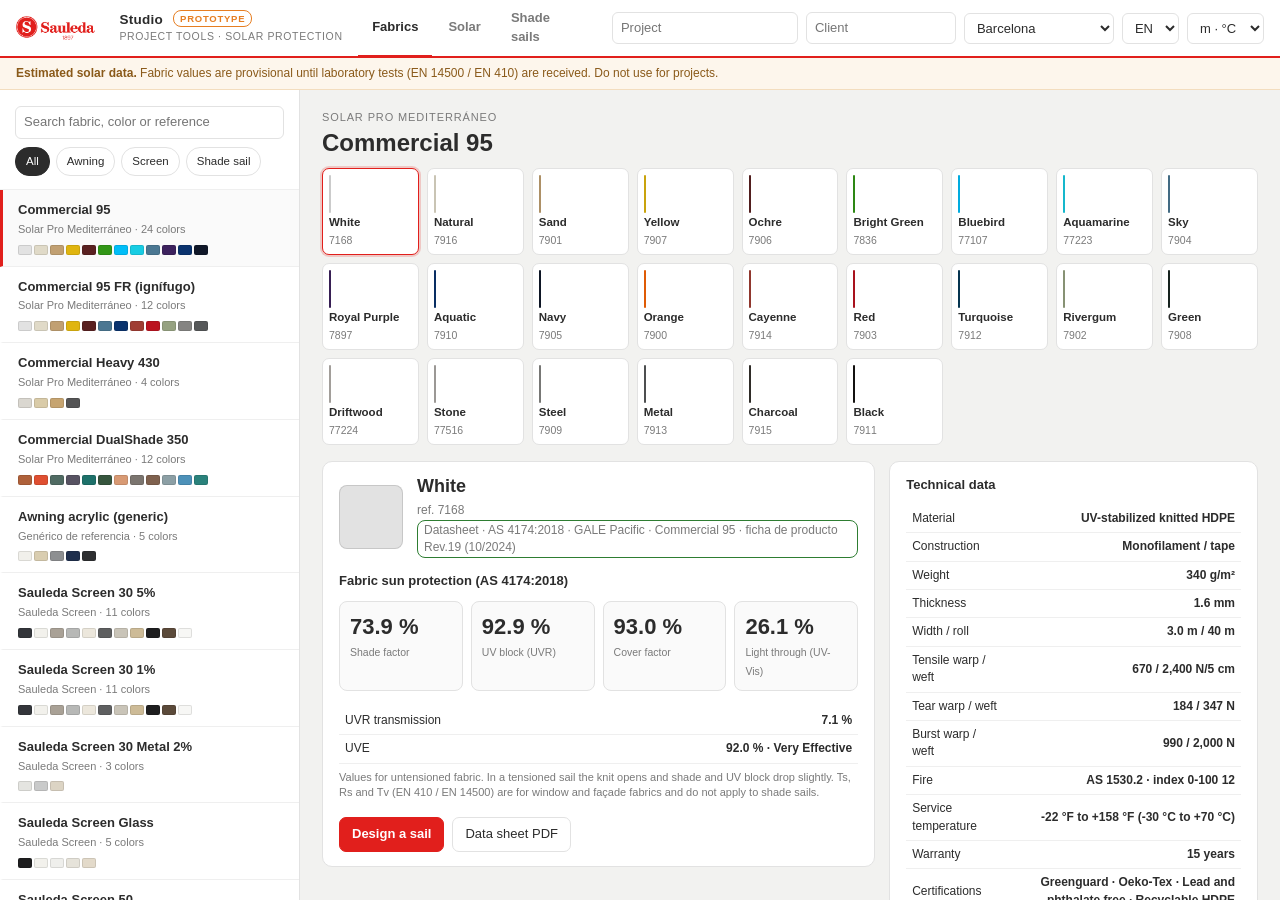
==== commit 99047b14: "Velas: segunda revisión de Gemma y datos AS 4174 de GALE Pacific - Comprobación de medidas: recálcul" ====
--- a/index.html
+++ b/index.html
@@ -198,13 +198,17 @@
           <option value="slope" selected data-i18n="v.modeSlope">distancia real entre anclajes (3D)</option>
         </select>
       </label>
+      <div id="dims-diagram" class="dims-diagram" aria-hidden="true"></div>
       <div id="dims" class="dims"></div>
       <p class="hint" id="dims-hint"></p>
+      <div id="dims-check"></div>
+      <button id="btn-sheet" class="chip"><span data-i18n="v.measureSheet">🖨 Hoja de medidas para el instalador</span></button>
     </section>
 
     <section>
       <h3><span data-i18n="v.sec2">2 · Alturas y forma</span></h3>
       <div id="heights" class="dims"></div>
+      <p class="hint"><span data-i18n="v.heightsHint"></span></p>
       <div class="row">
         <button id="wiz-hypar" class="chip"><span data-i18n="v.hypar">Torsión hypar</span></button>
         <button id="wiz-slope" class="chip"><span data-i18n="v.slope">Pendiente 20 %</span></button>
@@ -217,9 +221,10 @@
       <label><span data-i18n="v.material">Material</span><select id="fabric"></select></label>
       <div class="grid2">
         <label><span data-i18n="v.rollw">Ancho de rollo (mm)</span><input id="rollw" type="number" step="10"></label>
-        <label><span data-i18n="v.pretension">Pretensión</span><select id="pretension"><option value="low" data-i18n="v.low">baja</option><option value="std" selected data-i18n="v.std">estándar</option><option value="high" data-i18n="v.high">alta</option></select>
-        </label>
-      </div>
+        </div>
+      <label><span data-i18n="v.pretension">Pretensado al marcar el patrón</span><select id="pretension"><option value="low" data-i18n="v.low">baja</option><option value="std" selected data-i18n="v.std">pretensado</option></select>
+      </label>
+      <p class="hint" id="pre-hint"></p>
       <p class="hint" id="fabric-hint"></p>
     </section>
 
@@ -234,30 +239,14 @@
         <label><span data-i18n="v.weft">Compensación trama (%)</span><input id="weft-pct" type="number" step="0.05"></label>
       </div>
       <p class="hint" id="comp-hint"></p>
-      <label><span data-i18n="v.layout">Estrategia de costuras</span><select id="layout">
-          <option value="optimo" selected data-i18n="v.lOpt">Óptima (mínimo consumo)</option>
-          <option value="auto" data-i18n="v.lAuto">Perpendicular al lado mayor</option>
-          <option value="cross" data-i18n="v.lCross">Paralela al lado AB (corte transversal)</option>
-          <option value="longest" data-i18n="v.lLongest">Perpendicular al lado más largo</option>
-          <option value="hypar" data-i18n="v.lHypar">Siguiendo la torsión hypar</option>
-          <option value="manual" data-i18n="v.lManual">Ángulo manual…</option>
-        </select>
-      </label>
-      <label id="angle-wrap" hidden><span data-i18n="v.seamAngle">Ángulo de costura (°)</span><input id="seam-angle" type="number" value="0" step="5"></label>
-      <label><span data-i18n="v.curve">Curvatura de borde (%)</span><input id="curve" type="number" value="8" step="0.5" min="0" max="25"></label>
+      <p class="hint"><span data-i18n="v.seamRule">Costuras: centradas y perpendiculares al lado más largo; en velas hypar, siguiendo la torsión. La costura hace de refuerzo y el tejido trabaja a favor del rollo.</span></p>
+      <label class="check"><input id="curve-auto" type="checkbox" checked> <span data-i18n="v.curve">Curvatura de borde automática según el tamaño</span></label>
       <div id="curves" class="dims small"></div>
+      <p class="hint"><span data-i18n="v.curveHint"></span></p>
       <label><span data-i18n="v.hardware">Deducción de herrajes en esquina (mm)</span><input id="hardware" type="number" value="250" step="10"></label>
       <div id="hardwares" class="dims small"></div>
     </section>
 
-    <section>
-      <h3><span data-i18n="v.sec5">5 · Viento (orientativo)</span></h3>
-      <div class="grid2">
-        <label><span data-i18n="v.speed">Velocidad</span><input id="wind-v" type="number" value="100" step="5"></label>
-        <label><span data-i18n="v.unit">Unidad</span><select id="wind-u"><option value="kmh" selected>km/h</option><option value="ms">m/s</option><option value="mph">mph</option></select></label>
-      </div>
-      <label><span data-i18n="v.windH">Altura media de instalación (m)</span><input id="wind-h" type="number" value="2.5" step="0.1"></label>
-    </section>
   </aside>
 
   <!-- ============ ZONA CENTRAL ============ -->
@@ -277,6 +266,8 @@
           <label class="ov"><span data-i18n="v.poles">Postes</span><select id="pole-color">
             <option value="#8d949c" data-i18n="v.galv">galvanizado</option><option value="#1b1d20" data-i18n="v.black">negro</option>
             <option value="#e8e8e8" data-i18n="v.white">blanco</option><option value="#5a5f66" data-i18n="v.anthracite">antracita</option></select></label>
+          <label class="ov"><span data-i18n="v.tilt">Inclinación</span><select id="pole-tilt">
+            <option value="10" selected data-i18n="v.tiltO">10° hacia fuera</option><option value="0" data-i18n="v.tiltV">verticales</option></select></label>
           <label class="ov"><span data-i18n="v.seams">Costuras</span><input id="show-seams" type="checkbox" checked></label>
           <label class="ov"><span data-i18n="v.shadow">Sombra</span><input id="show-shadow" type="checkbox" checked></label>
           <span class="sep"></span>
@@ -313,7 +304,9 @@
     <section>
       <h3><span data-i18n="v.results">Resultados</span></h3>
       <div id="kpis" class="kpis"></div>
+      <p class="hint" id="solar-note"></p>
       <div id="alerts"></div>
+      <p class="hint"><span data-i18n="vj.fixNote"></span></p>
     </section>
     <section>
       <h3><span data-i18n="v.edges">Bordes de tela</span></h3>
--- a/css/base.css
+++ b/css/base.css
@@ -67,6 +67,9 @@
 .side{background:var(--panel); border-right:1px solid var(--line); overflow-y:auto}
 .side section{padding:13px 15px; border-bottom:1px solid var(--line2)}
 
+/* App independiente de velas (?app=velas): sin navegación entre módulos. */
+.solo-velas .modnav{display:none}
+
 /* ------------------------------------ vistas ---------------------------------- */
 .views{flex:1; min-height:0; position:relative}
 .view{display:none; height:100%}
--- a/css/velas.css
+++ b/css/velas.css
@@ -99,3 +99,14 @@
   .v-velas .rep-head{-webkit-print-color-adjust:exact; print-color-adjust:exact}
   .v-velas th{background:var(--ink)!important; color:#fff!important; -webkit-print-color-adjust:exact; print-color-adjust:exact}
 }
+
+/* Esquema de medidas (A, B, C… lados, diagonales de forma y de comprobación) */
+.v-velas .dims-diagram{margin:2px 0 8px; background:#fafafa; border:1px solid var(--line2); border-radius:8px}
+.v-velas .dims-diagram svg{display:block; width:100%; height:auto}
+.v-velas .dims label.chk{color:#b35c00}
+.v-velas .dims label.chk input{border-color:#f0b67a; background:#fffaf3}
+.v-velas label.check{display:flex; align-items:center; gap:6px; color:var(--ink)}
+.v-velas label.check input{margin:0}
+.v-velas #dims-check .alert{margin-top:6px}
+.v-velas #btn-sheet{margin-top:6px}
+.v-velas #solar-note{margin-top:4px}
